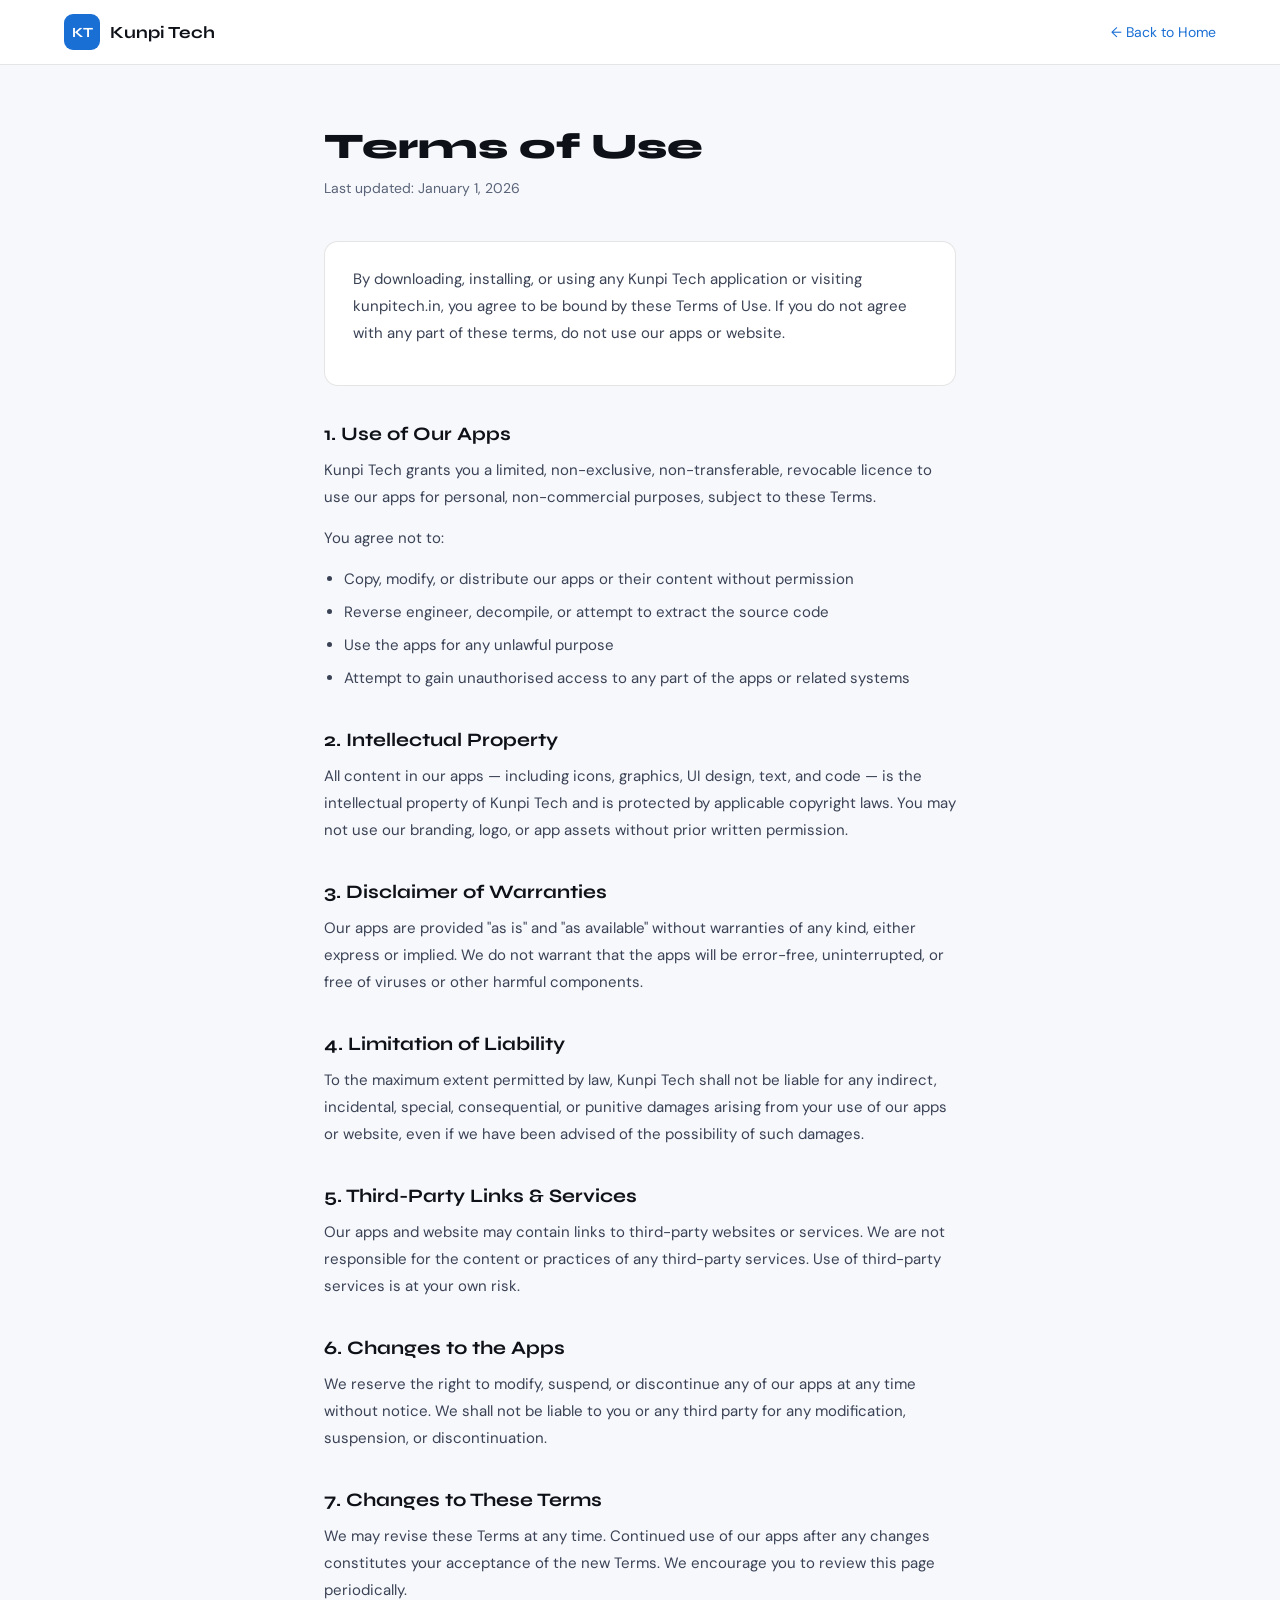
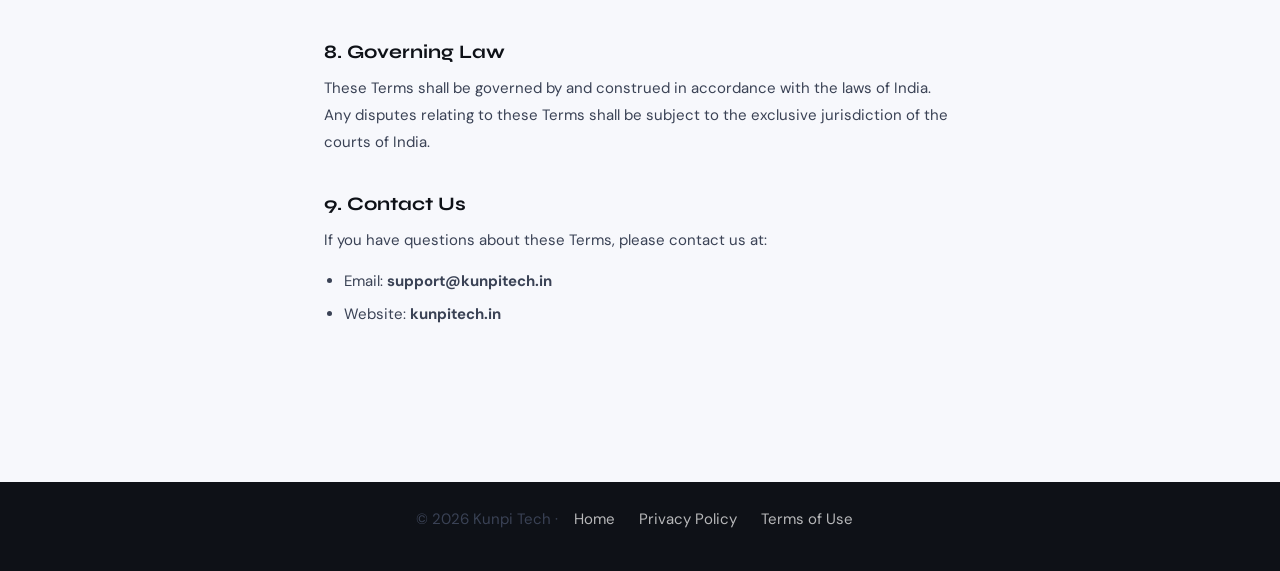
==== terms.html @ 05b6fbbb "Add files via upload" ====
<!DOCTYPE html>
<html lang="en">
<head>
<meta charset="UTF-8"/>
<meta name="viewport" content="width=device-width, initial-scale=1.0"/>
<title>Terms of Use – Kunpi Tech</title>
<link rel="preconnect" href="https://fonts.googleapis.com"/>
<link rel="preconnect" href="https://fonts.gstatic.com" crossorigin/>
<link href="https://fonts.googleapis.com/css2?family=Syne:wght@400;500;600;700;800&family=DM+Sans:wght@300;400;500&display=swap" rel="stylesheet"/>
<style>
  *, *::before, *::after { margin: 0; padding: 0; box-sizing: border-box; }
  :root { --blue:#1A6FD4; --text:#0E1117; --muted:#5A6478; --border:rgba(0,0,0,0.1); --bg:#F7F8FC; --white:#FFFFFF; }
  body { font-family:'DM Sans',sans-serif; background:var(--bg); color:var(--text); }
  nav { display:flex; align-items:center; justify-content:space-between; padding:14px 5%; background:var(--white); border-bottom:1px solid var(--border); }
  .logo { display:flex; align-items:center; gap:10px; text-decoration:none; }
  .logo-icon { width:36px; height:36px; border-radius:9px; background:var(--blue); color:white; display:flex; align-items:center; justify-content:center; font-family:'Syne',sans-serif; font-weight:700; font-size:14px; }
  .logo-text { font-family:'Syne',sans-serif; font-size:17px; font-weight:700; color:var(--text); }
  .nav-back { font-size:14px; color:var(--blue); text-decoration:none; }
  .container { max-width:760px; margin:60px auto; padding:0 5% 80px; }
  .page-title { font-family:'Syne',sans-serif; font-size:36px; font-weight:800; margin-bottom:8px; }
  .page-date { font-size:14px; color:var(--muted); margin-bottom:40px; }
  h2 { font-family:'Syne',sans-serif; font-size:19px; font-weight:700; margin:36px 0 12px; color:var(--text); }
  p { font-size:15px; line-height:1.8; color:#3A4255; margin-bottom:14px; }
  ul { margin:10px 0 14px 20px; }
  ul li { font-size:15px; line-height:1.8; color:#3A4255; margin-bottom:6px; }
  .card { background:var(--white); border:1px solid var(--border); border-radius:14px; padding:24px 28px; margin-bottom:14px; }
  footer { background:#0E1117; color:rgba(255,255,255,0.5); text-align:center; padding:24px; font-size:13px; }
  footer a { color:rgba(255,255,255,0.7); text-decoration:none; margin:0 12px; }
</style>
</head>
<body>
<nav>
  <a href="index.html" class="logo">
    <div class="logo-icon">KT</div>
    <span class="logo-text">Kunpi Tech</span>
  </a>
  <a href="index.html" class="nav-back">← Back to Home</a>
</nav>

<div class="container">
  <h1 class="page-title">Terms of Use</h1>
  <p class="page-date">Last updated: January 1, 2026</p>

  <div class="card">
    <p>By downloading, installing, or using any Kunpi Tech application or visiting kunpitech.in, you agree to be bound by these Terms of Use. If you do not agree with any part of these terms, do not use our apps or website.</p>
  </div>

  <h2>1. Use of Our Apps</h2>
  <p>Kunpi Tech grants you a limited, non-exclusive, non-transferable, revocable licence to use our apps for personal, non-commercial purposes, subject to these Terms.</p>
  <p>You agree not to:</p>
  <ul>
    <li>Copy, modify, or distribute our apps or their content without permission</li>
    <li>Reverse engineer, decompile, or attempt to extract the source code</li>
    <li>Use the apps for any unlawful purpose</li>
    <li>Attempt to gain unauthorised access to any part of the apps or related systems</li>
  </ul>

  <h2>2. Intellectual Property</h2>
  <p>All content in our apps — including icons, graphics, UI design, text, and code — is the intellectual property of Kunpi Tech and is protected by applicable copyright laws. You may not use our branding, logo, or app assets without prior written permission.</p>

  <h2>3. Disclaimer of Warranties</h2>
  <p>Our apps are provided "as is" and "as available" without warranties of any kind, either express or implied. We do not warrant that the apps will be error-free, uninterrupted, or free of viruses or other harmful components.</p>

  <h2>4. Limitation of Liability</h2>
  <p>To the maximum extent permitted by law, Kunpi Tech shall not be liable for any indirect, incidental, special, consequential, or punitive damages arising from your use of our apps or website, even if we have been advised of the possibility of such damages.</p>

  <h2>5. Third-Party Links &amp; Services</h2>
  <p>Our apps and website may contain links to third-party websites or services. We are not responsible for the content or practices of any third-party services. Use of third-party services is at your own risk.</p>

  <h2>6. Changes to the Apps</h2>
  <p>We reserve the right to modify, suspend, or discontinue any of our apps at any time without notice. We shall not be liable to you or any third party for any modification, suspension, or discontinuation.</p>

  <h2>7. Changes to These Terms</h2>
  <p>We may revise these Terms at any time. Continued use of our apps after any changes constitutes your acceptance of the new Terms. We encourage you to review this page periodically.</p>

  <h2>8. Governing Law</h2>
  <p>These Terms shall be governed by and construed in accordance with the laws of India. Any disputes relating to these Terms shall be subject to the exclusive jurisdiction of the courts of India.</p>

  <h2>9. Contact Us</h2>
  <p>If you have questions about these Terms, please contact us at:</p>
  <ul>
    <li>Email: <strong>support@kunpitech.in</strong></li>
    <li>Website: <strong>kunpitech.in</strong></li>
  </ul>
</div>

<footer>
  <p>© 2026 Kunpi Tech · <a href="index.html">Home</a><a href="privacy.html">Privacy Policy</a><a href="terms.html">Terms of Use</a></p>
</footer>
</body>
</html>
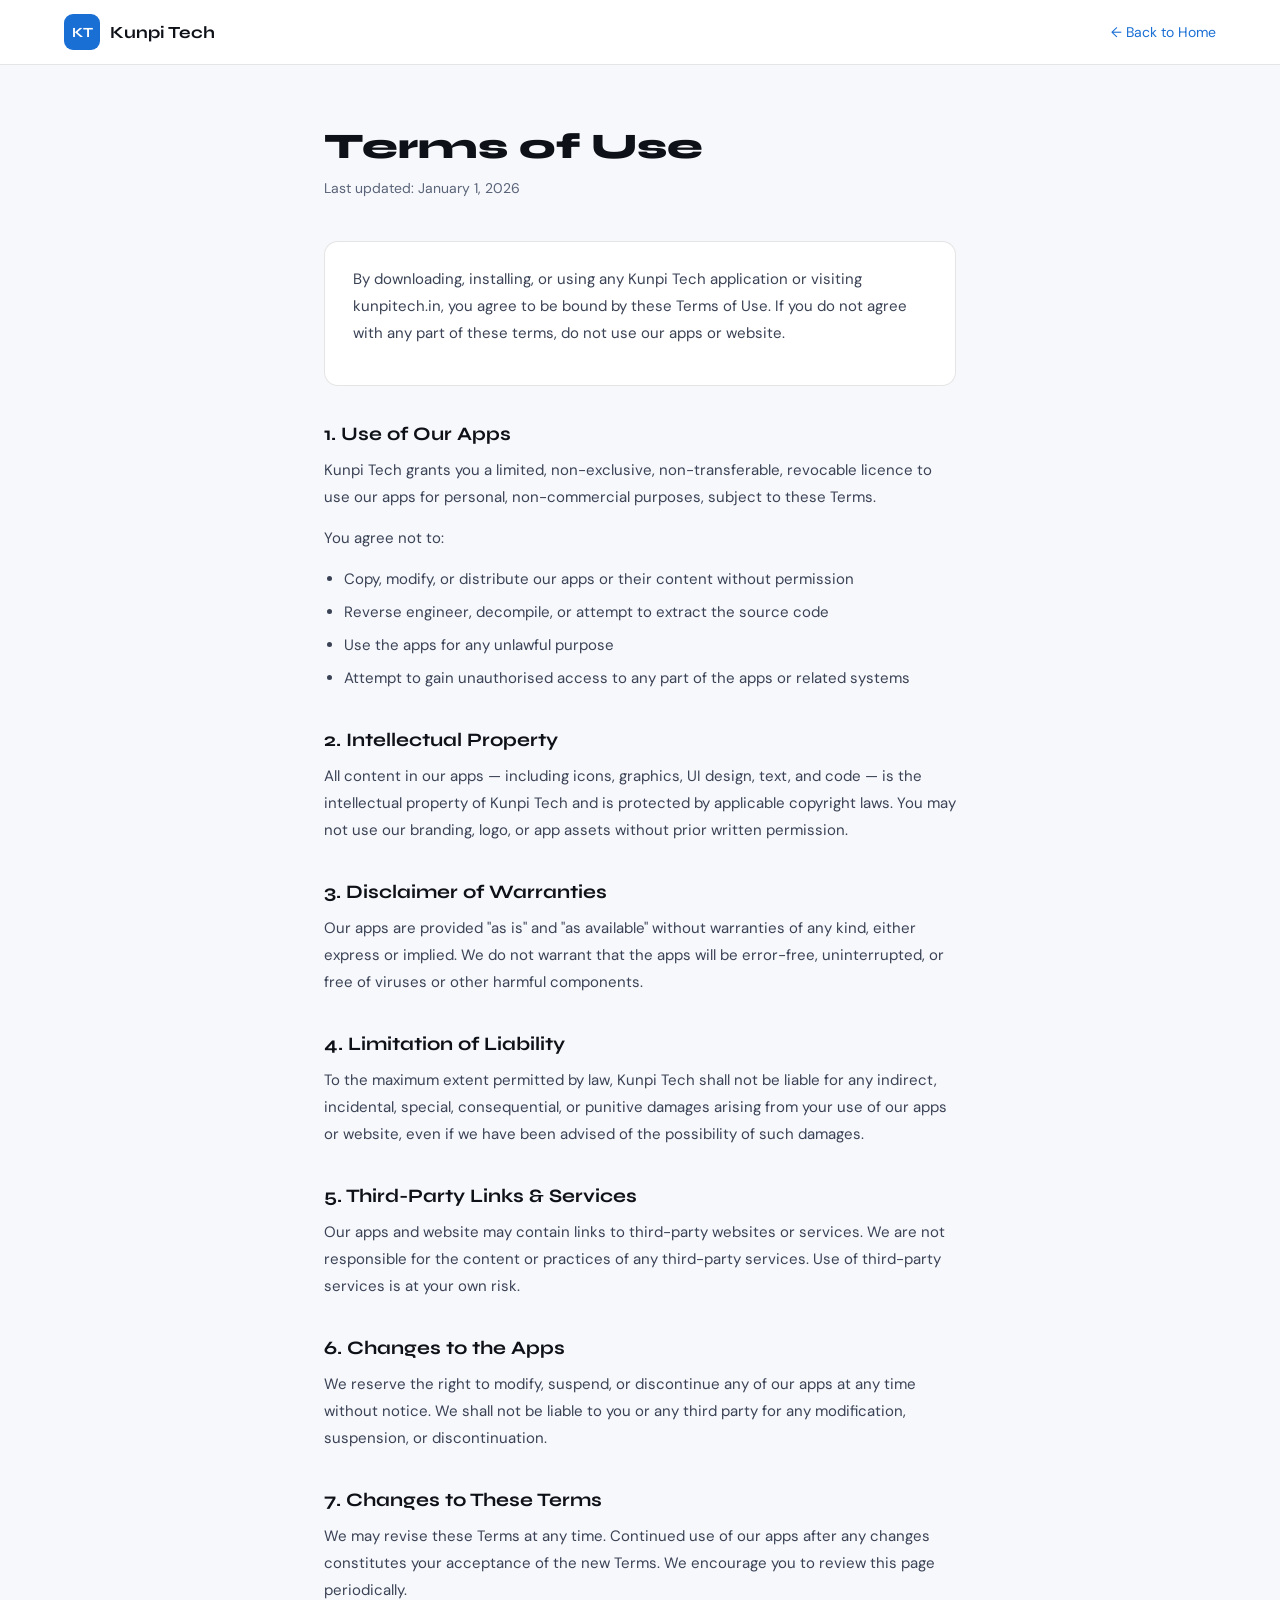
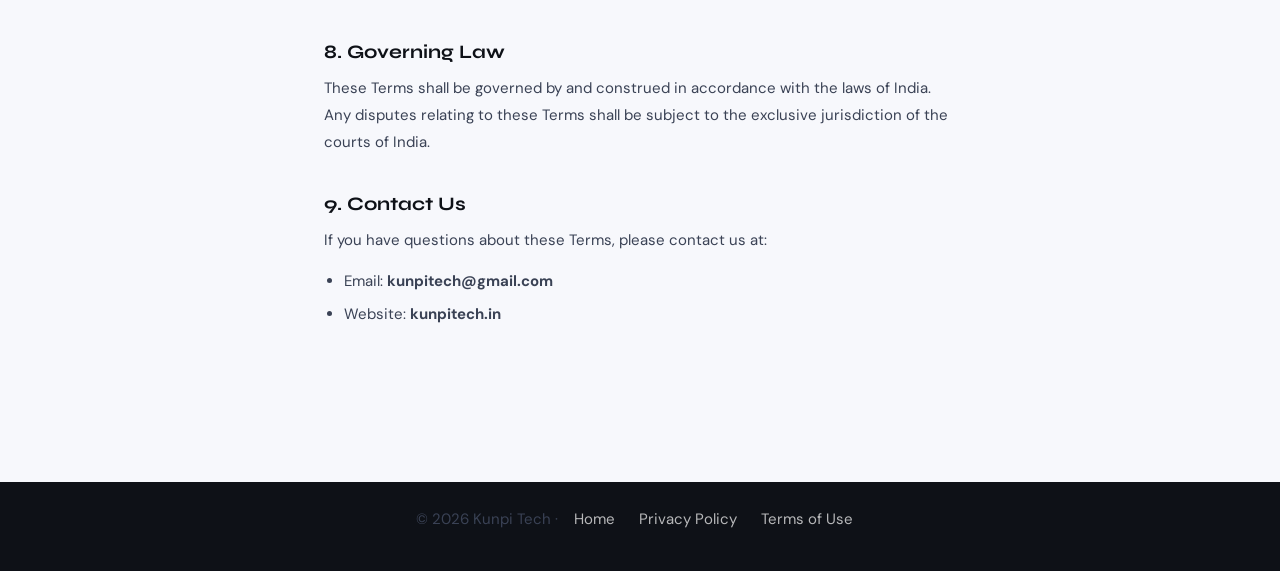
==== commit f5c0e96d: "Update terms.html" ====
--- a/terms.html
+++ b/terms.html
@@ -79,7 +79,7 @@
   <h2>9. Contact Us</h2>
   <p>If you have questions about these Terms, please contact us at:</p>
   <ul>
-    <li>Email: <strong>support@kunpitech.in</strong></li>
+    <li>Email: <strong>kunpitech@gmail.com</strong></li>
     <li>Website: <strong>kunpitech.in</strong></li>
   </ul>
 </div>
